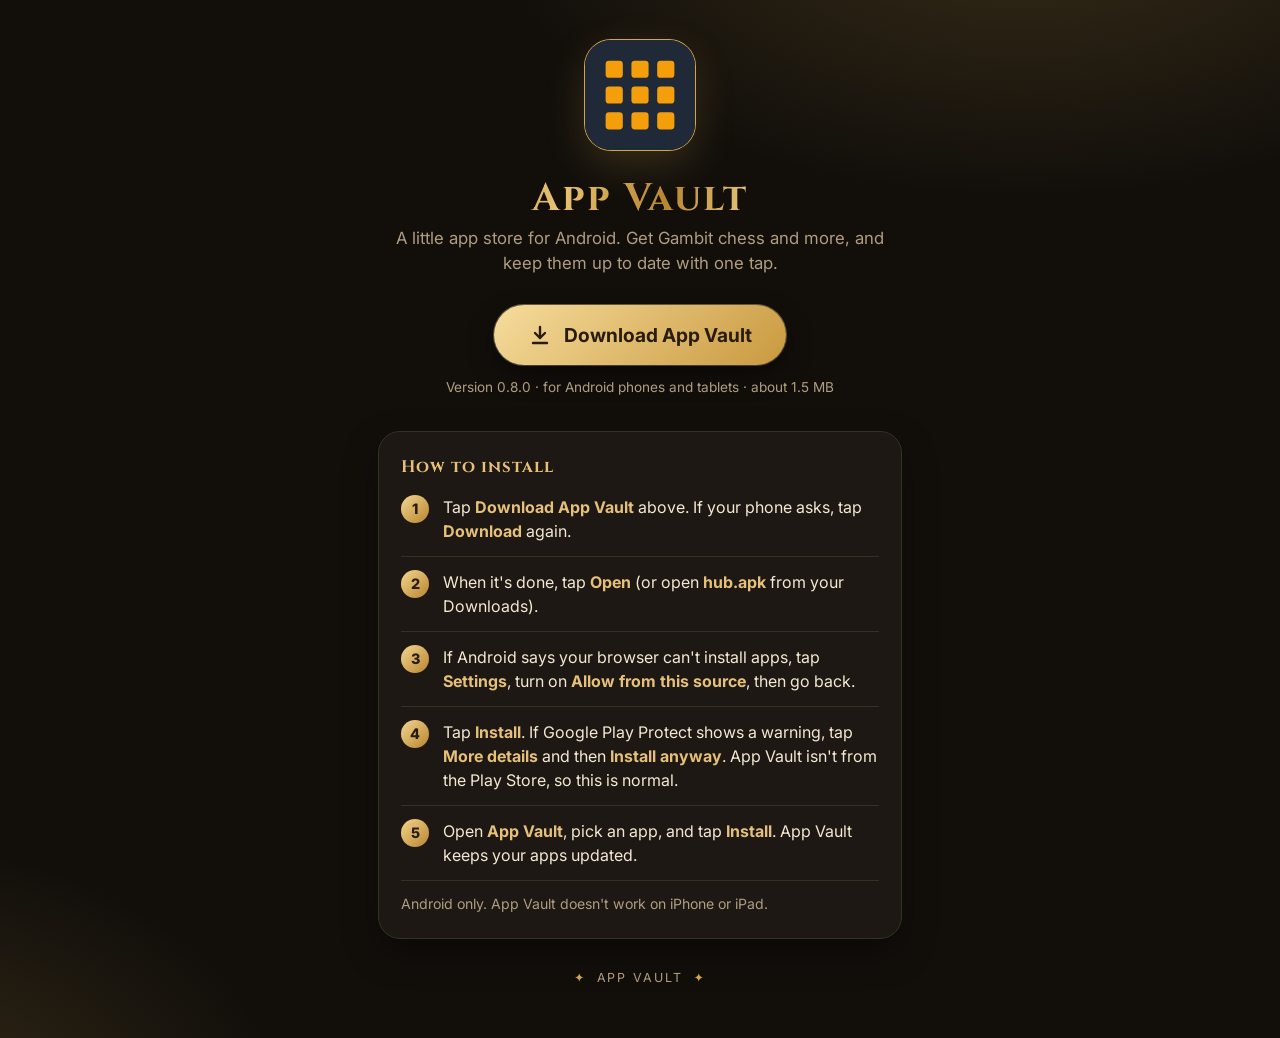
==== get-next/index.html @ 8d252fd1 "Rename Play Hub to App Vault (staged): page test copy 0.21.0, friends page test copy, App Vault Stud" ====
<!doctype html>
<html lang="en">
<head>
<meta charset="utf-8">
<meta name="viewport" content="width=device-width, initial-scale=1, viewport-fit=cover">
<title>Get App Vault</title>
<meta name="description" content="Download App Vault for Android: a small personal app store with Gambit chess and more.">
<meta property="og:title" content="Get App Vault">
<meta property="og:description" content="Download App Vault for Android: a small personal app store with Gambit chess and more.">
<link rel="icon" href="../icon.svg">
<link rel="preconnect" href="https://fonts.googleapis.com"><link rel="preconnect" href="https://fonts.gstatic.com" crossorigin>
<link href="https://fonts.googleapis.com/css2?family=Cinzel:wght@600;700&family=Inter:wght@400;500;600;700&display=swap" rel="stylesheet">
<style>
  :root { --bg:#120f0b; --surface:#1d1813; --line:#3a2f22; --text:#f4e8d2; --muted:#b09d80; --gold:#d4a64a; --gold2:#e6c07a; --glow:rgba(212,166,74,.2); }
  * { box-sizing:border-box; }
  body { margin:0; min-height:100vh; font-family:Inter,system-ui,Roboto,sans-serif; color:var(--text); line-height:1.5;
    background:radial-gradient(900px 500px at 80% -10%, var(--glow), transparent 60%), radial-gradient(700px 500px at -10% 110%, var(--glow), transparent 60%), var(--bg); }
  main { max-width:560px; margin:0 auto; padding:40px 18px 50px; text-align:center; }
  .logo { width:110px; height:110px; border-radius:26px; box-shadow:0 0 0 1px var(--gold), 0 14px 40px var(--glow); }
  h1 { margin:22px 0 6px; font:700 2.4rem/1.1 Cinzel,Georgia,serif; letter-spacing:.05em;
    background:linear-gradient(100deg,#9a6a22,#e8c272 35%,#b8862f 55%,#f3d58f 75%,#9a6a22); -webkit-background-clip:text; background-clip:text; color:transparent; }
  .lead { color:var(--muted); margin:0 0 28px; font-size:1.05rem; }
  .dl { display:inline-flex; align-items:center; gap:12px; padding:18px 34px; border-radius:999px; text-decoration:none; font:700 1.2rem Inter,sans-serif;
    color:#2a1d10; background:linear-gradient(135deg,#f6dc9c,#c9993f); box-shadow:0 10px 26px rgba(0,0,0,.45), 0 0 0 1px rgba(246,220,156,.4); }
  .dl:active { transform:scale(.97); }
  .dl svg { width:24px; height:24px; fill:none; stroke:currentColor; stroke-width:2.4; stroke-linecap:round; stroke-linejoin:round; }
  .dl.alt { margin-top:14px; padding:14px 28px; font-size:1.05rem; color:var(--gold2); background:transparent; box-shadow:inset 0 0 0 1.5px var(--gold); }
  .small { color:var(--muted); font-size:.85rem; margin-top:12px; }
  .card { text-align:left; margin-top:34px; background:var(--surface); border:1px solid var(--line); border-radius:22px; padding:8px 22px; box-shadow:0 14px 34px rgba(0,0,0,.4); }
  .card h2 { font:700 1.05rem Cinzel,Georgia,serif; letter-spacing:.06em; color:var(--gold2); margin:16px 0 4px; }
  ol { margin:0; padding:0; list-style:none; counter-reset:s; }
  ol li { counter-increment:s; display:flex; gap:14px; padding:13px 0; border-top:1px solid var(--line); }
  ol li:first-child { border-top:0; }
  ol li::before { content:counter(s); flex:none; width:28px; height:28px; border-radius:50%; display:flex; align-items:center; justify-content:center;
    font-weight:800; font-size:.9rem; color:#2a1d10; background:linear-gradient(135deg,#f3d58f,#b8862f); }
  b { color:var(--gold2); }
  .note { color:var(--muted); font-size:.88rem; padding:12px 0 16px; border-top:1px solid var(--line); }
  footer { margin-top:30px; color:var(--muted); font-size:.78rem; letter-spacing:.16em; text-transform:uppercase; }
  footer::before, footer::after { content:'✦'; color:var(--gold); margin:0 10px; }
</style>
</head>
<body>
<main>
  <img class="logo" src="../icon.svg" alt="">
  <h1>App Vault</h1>
  <p class="lead">A little app store for Android. Get Gambit chess and more, and keep them up to date with one tap.</p>
  <a class="dl" id="dl" href="https://github.com/glickshulem-stack/apps/releases/download/hub-v0.7.0/hub.apk" download>
    <svg viewBox="0 0 24 24"><path d="M12 4v11"/><path d="M7 10l5 5 5-5"/><path d="M5 20h14"/></svg>Download App Vault</a>
  <div class="small" id="ver">For Android phones and tablets · about 1.5 MB</div>
  <!-- Windows: shown only when catalog.json's "hub" entry has a "windows" download URL -->
  <div id="win" hidden>
    <a class="dl alt" id="win-dl" href="#" download><svg viewBox="0 0 24 24"><path d="M3 5l8-1v8H3z"/><path d="M13 4l8-1v9h-8z"/><path d="M3 13h8v7l-8-1z"/><path d="M13 13h8v8l-8-1z"/></svg>Download for Windows</a>
    <div class="small" id="win-ver">For Windows computers</div>
  </div>

  <div class="card">
    <h2>How to install</h2>
    <ol>
      <li><span>Tap <b>Download App Vault</b> above. If your phone asks, tap <b>Download</b> again.</span></li>
      <li><span>When it's done, tap <b>Open</b> (or open <b>hub.apk</b> from your Downloads).</span></li>
      <li><span>If Android says your browser can't install apps, tap <b>Settings</b>, turn on <b>Allow from this source</b>, then go back.</span></li>
      <li><span>Tap <b>Install</b>. If Google Play Protect shows a warning, tap <b>More details</b> and then <b>Install anyway</b>. App Vault isn't from the Play Store, so this is normal.</span></li>
      <li><span>Open <b>App Vault</b>, pick an app, and tap <b>Install</b>. App Vault keeps your apps updated.</span></li>
    </ol>
    <div class="note">Android only. App Vault doesn't work on iPhone or iPad.</div>
  </div>
  <footer>App Vault</footer>
</main>
<script>
// Always point at the newest App Vault app listed in the store's catalog.
fetch('../catalog.json?t=' + Date.now(), { cache: 'no-store' }).then(r => r.json()).then(c => {
  const hub = (c.apps || []).find(a => a.id === 'hub');
  if (!hub || !hub.version) return;
  document.getElementById('dl').href = `https://github.com/glickshulem-stack/apps/releases/download/hub-v${hub.version}/hub.apk`;
  document.getElementById('ver').textContent = `Version ${hub.version} · for Android phones and tablets · about 1.5 MB`;
  if (hub.windows) {
    document.getElementById('win-dl').href = hub.windows;
    if (hub.windowsVersion) document.getElementById('win-ver').textContent = `Version ${hub.windowsVersion} · for Windows computers`;
    document.getElementById('win').hidden = false;
  }
}).catch(() => {}).finally(() => {
  // Links shared from App Vault Studio end in ?auto: on Android the download starts by itself.
  if (!new URLSearchParams(location.search).has('auto') || !/Android/i.test(navigator.userAgent)) return;
  document.getElementById('ver').textContent = 'Your download has started. If nothing happens, tap Download App Vault.';
  setTimeout(() => { location.href = document.getElementById('dl').href; }, 600);
});
</script>
</body>
</html>
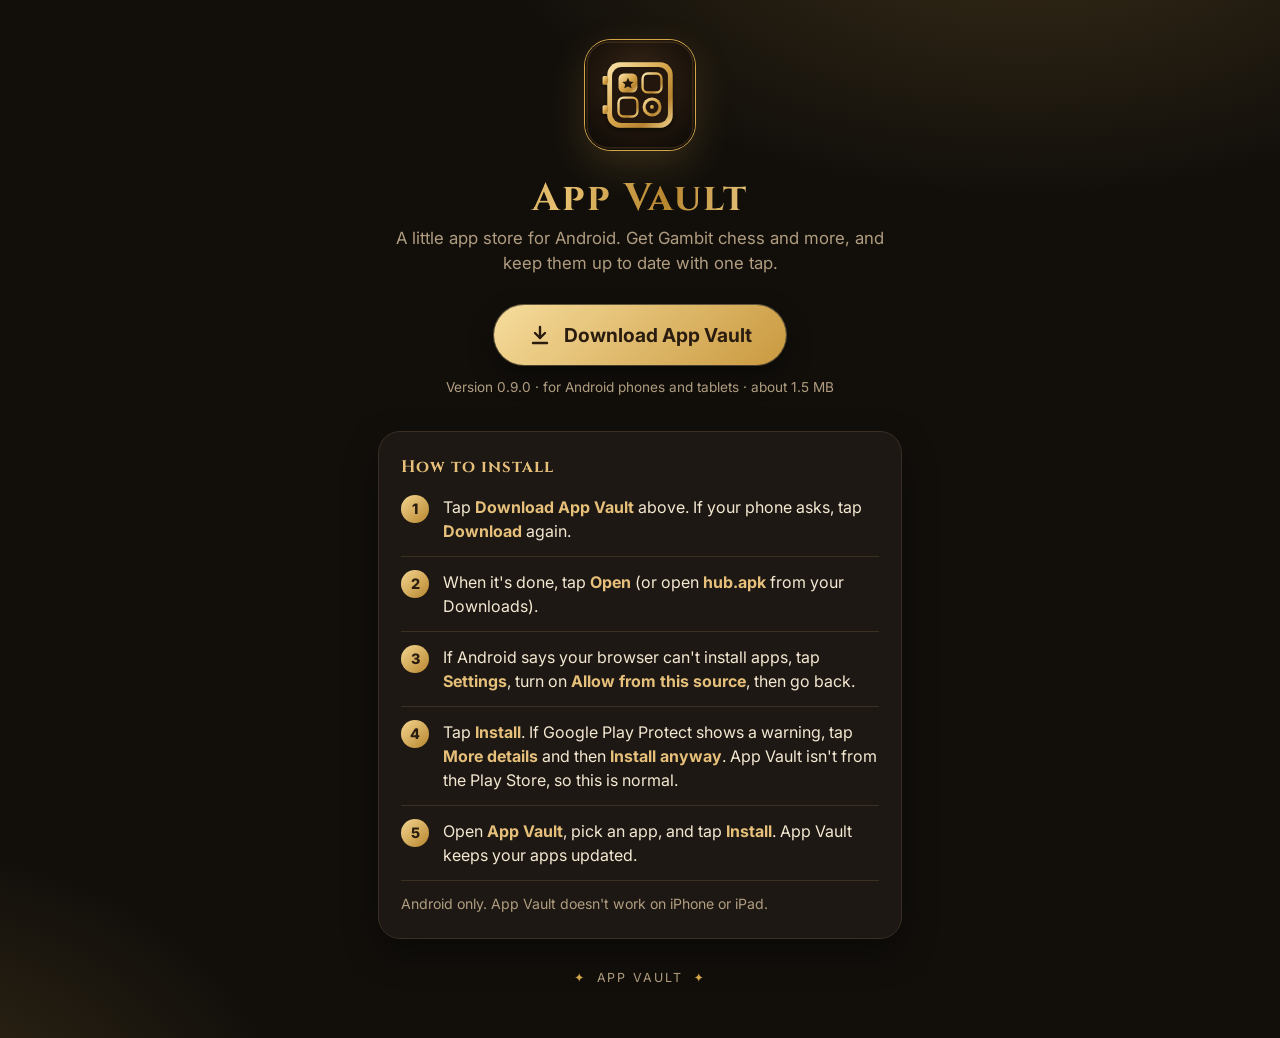
==== commit a433efd5: "App Vault: new Tile vault icon (Studio test copies + app 0.10.0) Page test copy 0.22.0 and friends p" ====
--- a/get-next/index.html
+++ b/get-next/index.html
@@ -7,7 +7,7 @@
 <meta name="description" content="Download App Vault for Android: a small personal app store with Gambit chess and more.">
 <meta property="og:title" content="Get App Vault">
 <meta property="og:description" content="Download App Vault for Android: a small personal app store with Gambit chess and more.">
-<link rel="icon" href="../icon.svg">
+<link rel="icon" href="../vault-icon.svg">
 <link rel="preconnect" href="https://fonts.googleapis.com"><link rel="preconnect" href="https://fonts.gstatic.com" crossorigin>
 <link href="https://fonts.googleapis.com/css2?family=Cinzel:wght@600;700&family=Inter:wght@400;500;600;700&display=swap" rel="stylesheet">
 <style>
@@ -41,7 +41,7 @@
 </head>
 <body>
 <main>
-  <img class="logo" src="../icon.svg" alt="">
+  <img class="logo" src="../vault-icon.svg" alt="">
   <h1>App Vault</h1>
   <p class="lead">A little app store for Android. Get Gambit chess and more, and keep them up to date with one tap.</p>
   <a class="dl" id="dl" href="https://github.com/glickshulem-stack/apps/releases/download/hub-v0.7.0/hub.apk" download>
